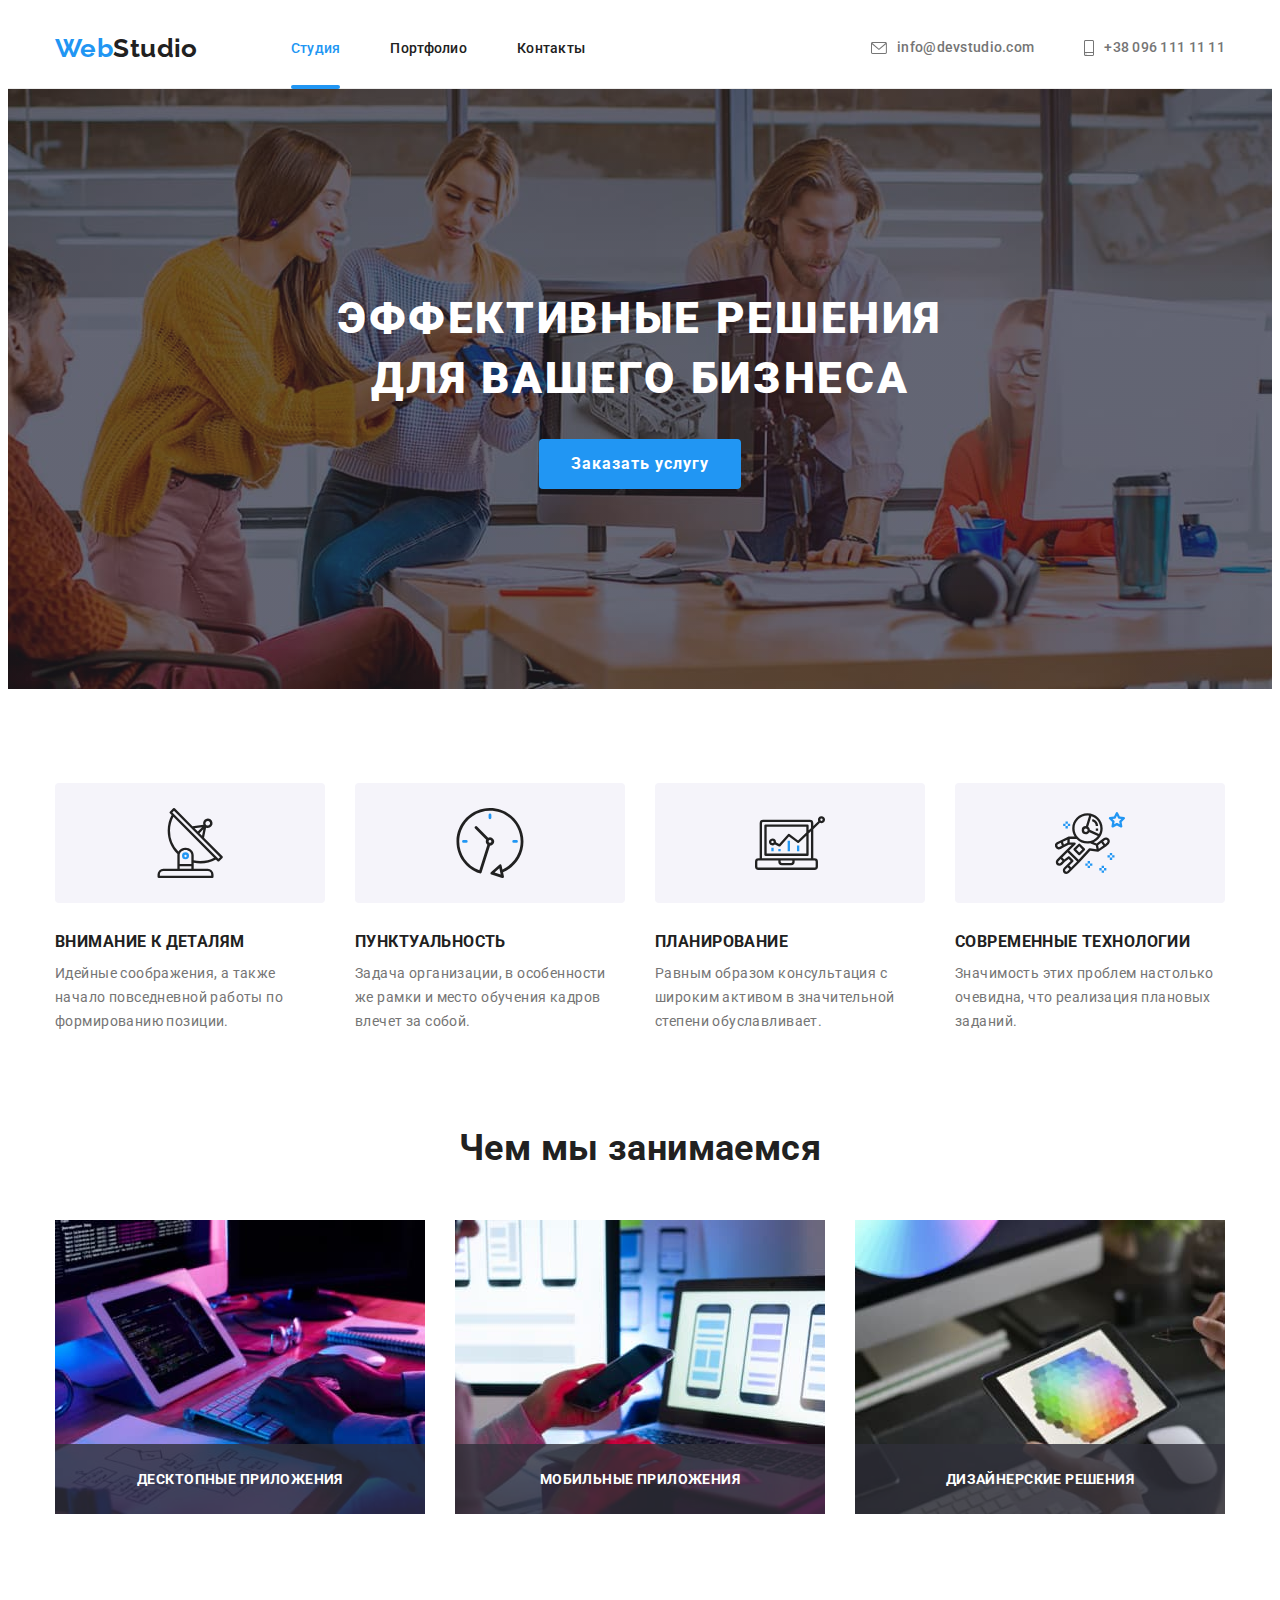
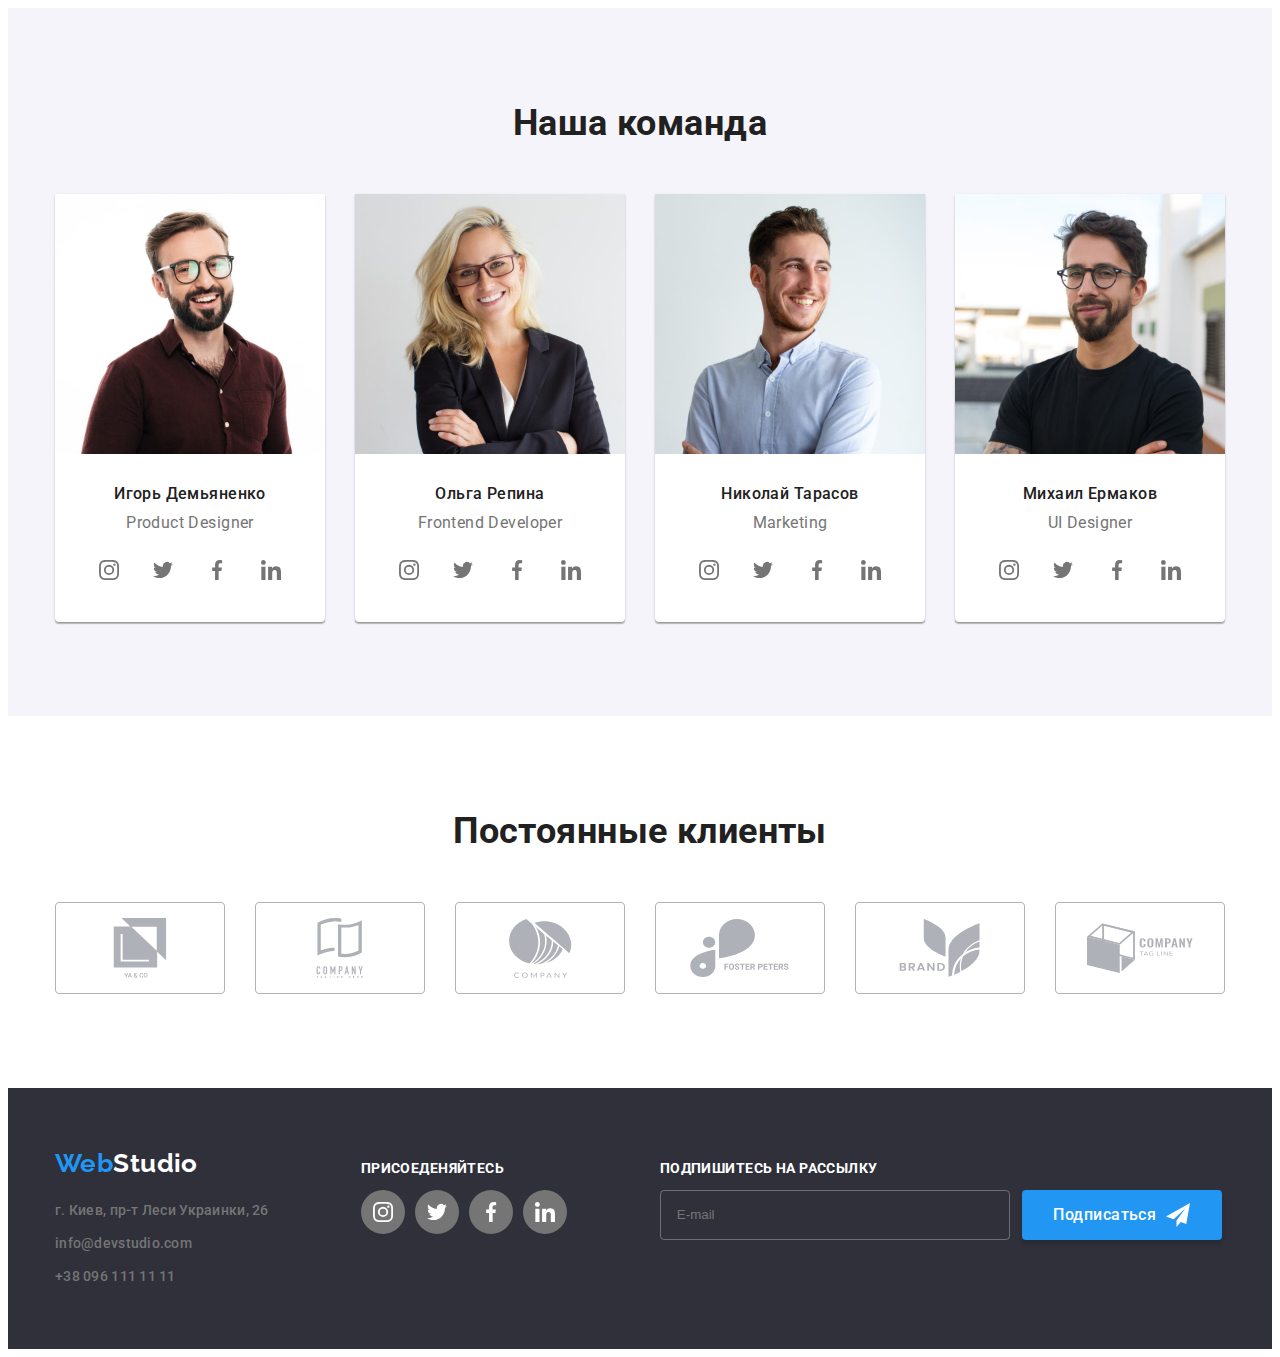
==== index.html @ 28ca0694 "forms footer" ====
<!DOCTYPE html>
<html lang="ru">
  <head>
    <meta charset="UTF-8" />
    <meta http-equiv="X-UA-Compatible" content="IE=edge" />
    <meta name="viewport" content="width=device-width, initial-scale=1.0" />
    <title>WebStudio - главная</title>
    <link
      rel="stylesheet"
      href="https://cdnjs.cloudflare.com/ajax/libs/modern-normalize/1.1.0/modern-normalize.min.css"
      integrity="sha512-wpPYUAdjBVSE4KJnH1VR1HeZfpl1ub8YT/NKx4PuQ5NmX2tKuGu6U/JRp5y+Y8XG2tV+wKQpNHVUX03MfMFn9Q=="
      crossorigin="anonymous"
      referrerpolicy="no-referrer"
    />
    <link rel="stylesheet" href="./css/styles.css" />
    <link rel="preconnect" href="https://fonts.googleapis.com" />
    <link rel="preconnect" href="https://fonts.gstatic.com" crossorigin />
    <link rel="preconnect" href="https://fonts.googleapis.com" />
    <link rel="preconnect" href="https://fonts.gstatic.com" crossorigin />
    <link
      href="https://fonts.googleapis.com/css2?family=Raleway:ital,wght@0,700;1,700&family=Roboto:ital,wght@0,400;0,500;0,700;0,900;1,400;1,500;1,700;1,900&display=swap"
      rel="stylesheet"
    />
  </head>
  <body>
    <header class="page-header">
      <div class="container">
        <nav class="site-nav">
          <a href="./index.html" class="logo"
            >Web<span class="logo-header">Studio</span></a
          >
          <ul class="list">
            <li class="header-item">
              <a href="./index.html" class="link current">Студия</a>
            </li>
            <li class="header-item">
              <a href="./portfolio.html" class="link">Портфолио</a>
            </li>
            <li class="header-item"><a href="" class="link">Контакты</a></li>
          </ul>
        </nav>
        <ul class="site-contact list">
          <li class="header-item">
            <a href="mailto:info@devstudio.com" class="link">
              <svg width="16px" height="12px" class="header-icon">
                <use href="./images/sprite.svg#envelope"></use>
              </svg>
              info@devstudio.com</a
            >
          </li>
          <li class="header-item">
            <a href="tel:+380961111111" class="link">
              <svg width="10px" height="16px" class="header-icon">
                <use href="./images/sprite.svg#smartphone"></use>
              </svg>
              +38 096 111 11 11</a
            >
          </li>
        </ul>
      </div>
    </header>
    <main>
      <!-- Герой -->
      <section class="hero">
        <h1 class="hero-title">Эффективные решения<br />для вашего бизнеса</h1>
        <button type="button" data-modal-open>Заказать услугу</button>
      </section>
      <!--Особенности features -->
      <section class="features section">
        <div class="container">
          <h2 hidden>Особенности</h2>
          <ul class="list flex-list">
            <li class="item">
              <div class="icon-bgr">
                <svg class="futures-icon">
                  <use href="./images/sprite.svg#antena"></use>
                </svg>
              </div>
              <h3 class="section-subtitle">Внимание к деталям</h3>
              <p class="section-text">
                Идейные соображения, а также начало повседневной работы по
                формированию позиции.
              </p>
            </li>
            <li class="item">
              <div class="icon-bgr">
                <svg class="futures-icon">
                  <use href="./images/sprite.svg#clock"></use>
                </svg>
              </div>
              <h3 class="section-subtitle">Пунктуальность</h3>
              <p class="section-text">
                Задача организации, в особенности же рамки и место обучения
                кадров влечет за собой.
              </p>
            </li>
            <li class="item">
              <div class="icon-bgr">
                <svg class="futures-icon">
                  <use href="./images/sprite.svg#diagram"></use>
                </svg>
              </div>
              <h3 class="section-subtitle">Планирование</h3>
              <p class="section-text">
                Равным образом консультация с широким активом в значительной
                степени обуславливает.
              </p>
            </li>
            <li class="item">
              <div class="icon-bgr">
                <svg class="futures-icon">
                  <use href="./images/sprite.svg#astronaut"></use>
                </svg>
              </div>
              <h3 class="section-subtitle">Современные технологии</h3>
              <p class="section-text">
                Значимость этих проблем настолько очевидна, что реализация
                плановых заданий.
              </p>
            </li>
          </ul>
        </div>
      </section>
      <!--Чем мы занимаемся -->
      <section class="section work">
        <div class="container">
          <h2 class="section-title">Чем мы занимаемся</h2>
          <ul class="list flex-list">
            <li class="item">
              <div class="work-box">
               <img src="./images/box1.jpg" alt="занятие 1" width="370" />
               <p class="work-text">Десктопные приложения</p>
              </div>
            </li>
            <li class="item">
              <div class="work-box">
                <img src="./images/box2.jpg" alt="занятие 2" width="370" />
                <p class="work-text">Мобильные приложения</p>
              </div>
            </li>
            <li class="item">
              <div class="work-box">
                <img src="./images/box3.jpg" alt="занятие 3" width="370" />
                <p class="work-text">Дизайнерские решения</p>
              </div>
            </li>
          </ul>
        </div>
      </section>
      <!-- Наша команда-->
      <section class="section team">
        <div class="container">
          <h2 class="section-title">Наша команда</h2>
          <ul class="list flex-list">
            <li class="item team-item">
              <img
                class="team-image"
                src="./images/img1.jpg"
                alt="Product Designer фото"
                width="270"
              />
              <h3 class="team-name">Игорь Демьяненко</h3>
              <p lang="en" class="section-text team-role">Product Designer</p>
              <ul class="list sosial-list">
                <li class="sosial-item">
                  <a href="" class="sosial-bgr">
                    <svg class="sosial-icon">
                      <use href="./images/sprite.svg#instagram"></use>
                    </svg>
                  </a>
                </li>
                <li class="sosial-item">
                  <a href="" class="sosial-bgr">
                    <svg class="sosial-icon">
                      <use href="./images/sprite.svg#twitter"></use>
                    </svg>
                  </a>
                </li>
                <li class="sosial-item">
                  <a href="" class="sosial-bgr">
                    <svg class="sosial-icon">
                      <use href="./images/sprite.svg#facebook"></use>
                    </svg>
                  </a>
                </li>
                <li class="sosial-item">
                  <a href="" class="sosial-bgr">
                    <svg class="sosial-icon">
                      <use href="./images/sprite.svg#linkedin"></use>
                    </svg>
                  </a>
                </li>
              </ul>
            </li>
            <li class="item team-item">
              <img
                class="team-image"
                src="./images/img2.jpg"
                alt="Product Designer фото"
                width="270"
              />
              <h3 class="team-name">Ольга Репина</h3>
              <p lang="en" class="section-text team-role">Frontend Developer</p>
              <ul class="list sosial-list">
                <li class="sosial-item">
                  <a href="" class="sosial-bgr">
                    <svg class="sosial-icon">
                      <use href="./images/sprite.svg#instagram"></use>
                    </svg>
                  </a>
                </li>
                <li class="sosial-item">
                  <a href="" class="sosial-bgr">
                    <svg class="sosial-icon">
                      <use href="./images/sprite.svg#twitter"></use>
                    </svg>
                  </a>
                </li>
                <li class="sosial-item">
                  <a href="" class="sosial-bgr">
                    <svg class="sosial-icon">
                      <use href="./images/sprite.svg#facebook"></use>
                    </svg>
                  </a>
                </li>
                <li class="sosial-item">
                  <a href="" class="sosial-bgr">
                    <svg class="sosial-icon">
                      <use href="./images/sprite.svg#linkedin"></use>
                    </svg>
                  </a>
                </li>
              </ul>
            </li>
            <li class="item team-item">
              <img
                class="team-image"
                src="./images/img3.jpg"
                alt="Marketing фото"
                width="270"
              />
              <h3 class="team-name">Николай Тарасов</h3>
              <p lang="en" class="section-text team-role">Marketing</p>
              <ul class="list sosial-list">
                <li class="sosial-item">
                  <a href="" class="sosial-bgr">
                    <svg class="sosial-icon">
                      <use href="./images/sprite.svg#instagram"></use>
                    </svg>
                  </a>
                </li>
                <li class="sosial-item">
                  <a href="" class="sosial-bgr">
                    <svg class="sosial-icon">
                      <use href="./images/sprite.svg#twitter"></use>
                    </svg>
                  </a>
                </li>
                <li class="sosial-item">
                  <a href="" class="sosial-bgr">
                    <svg class="sosial-icon">
                      <use href="./images/sprite.svg#facebook"></use>
                    </svg>
                  </a>
                </li>
                <li class="sosial-item">
                  <a href="" class="sosial-bgr">
                    <svg class="sosial-icon">
                      <use href="./images/sprite.svg#linkedin"></use>
                    </svg>
                  </a>
                </li>
              </ul>
            </li>
            <li class="item team-item">
              <img
                class="team-image"
                src="./images/img4.jpg"
                alt="UI Designer фото"
                width="270"
              />
              <h3 class="team-name">Михаил Ермаков</h3>
              <p lang="en" class="section-text team-role">UI Designer</p>
              <ul class="list sosial-list">
                <li class="sosial-item">
                  <a href="" class="sosial-bgr">
                    <svg class="sosial-icon">
                      <use href="./images/sprite.svg#instagram"></use>
                    </svg>
                  </a>
                </li>
                <li class="sosial-item">
                  <a href="" class="sosial-bgr">
                    <svg class="sosial-icon">
                      <use href="./images/sprite.svg#twitter"></use>
                    </svg>
                  </a>
                </li>
                <li class="sosial-item">
                  <a href="" class="sosial-bgr">
                    <svg class="sosial-icon">
                      <use href="./images/sprite.svg#facebook"></use>
                    </svg>
                  </a>
                </li>
                <li class="sosial-item">
                  <a href="" class="sosial-bgr">
                    <svg class="sosial-icon">
                      <use href="./images/sprite.svg#linkedin"></use>
                    </svg>
                  </a>
                </li>
              </ul>
            </li>
          </ul>
        </div>
      </section>

      <!-- постоянные клиенты -->
      <section class="section clients">
        <div class="container">
          <h2 class="section-title">Постоянные клиенты</h2>
          <ul class="list flex-list">
            <li class="item">
              <a href="" class="link clients-link">
                <svg class="clients-icon">
                  <use href="./images/sprite.svg#client-1"></use>
                </svg>
              </a>
            </li>
            <li class="item">
              <a href="" class="link clients-link">
                <svg class="clients-icon">
                  <use href="./images/sprite.svg#client-2"></use>
                </svg>
              </a>
            </li>
            <li class="item">
              <a href="" class="link clients-link">
                <svg class="clients-icon">
                  <use href="./images/sprite.svg#client-3"></use>
                </svg>
              </a>
            </li>
            <li class="item">
              <a href="" class="link clients-link">
                <svg class="clients-icon">
                  <use href="./images/sprite.svg#client-4"></use>
                </svg>
              </a>
            </li>
            <li class="item">
              <a href="" class="link clients-link">
                <svg class="clients-icon">
                  <use href="./images/sprite.svg#client-5"></use>
                </svg>
              </a>
            </li>
            <li class="item">
              <a href="" class="link clients-link">
                <svg class="clients-icon">
                  <use href="./images/sprite.svg#client-6"></use>
                </svg>
              </a>
            </li>
          </ul>
        </div>
      </section>
    </main>

    <footer class="footer">
      <div class="container">
        <div>
          <a href="./index.html" class="logo footer-logo"
            >Web<span class="logo-footer">Studio</span></a
          >
          <address>
            <ul class="list site-contact-footer">
              <li class="footer-item">
                <a href="" class="link">г. Киев, пр-т Леси Украинки, 26</a>
              </li>
              <li class="footer-item">
                <a href="mailto:info@devstudio.com" class="link"
                  >info@devstudio.com</a
                >
              </li>
              <li class="footer-item">
                <a href="tel:+380961111111" class="link">+38 096 111 11 11</a>
              </li>
            </ul>
          </address>
        </div>
        <div class="footer-sosial">
          <p class="footer-connect">Присоеденяйтесь</p>
          <ul class="list sosial-list">
            <li class="sosial-item">
              <a href="" class="sosial-bgr">
                <svg class="sosial-icon">
                  <use href="./images/sprite.svg#instagram"></use>
                </svg>
              </a>
            </li>
            <li class="sosial-item">
              <a href="" class="sosial-bgr">
                <svg class="sosial-icon">
                  <use href="./images/sprite.svg#twitter"></use>
                </svg>
              </a>
            </li>
            <li class="sosial-item">
              <a href="" class="sosial-bgr">
                <svg class="sosial-icon">
                  <use href="./images/sprite.svg#facebook"></use>
                </svg>
              </a>
            </li>
            <li class="sosial-item">
              <a href="" class="sosial-bgr">
                <svg class="sosial-icon">
                  <use href="./images/sprite.svg#linkedin"></use>
                </svg>
              </a>
            </li>
          </ul>
        </div>

        <div class="footer-submit">
          <form name="submit_form" autocomplete="off" novalidate>
            <p class="footer-connect">Подпишитесь на рассылку</p>
            <div class="footer-form-wrapper">       
              <input class="footer-input" type="email" id="footer-email" placeholder="E-mail">
            
                <button type="submit" class="button form-btn">Подписаться
                  <svg width="24" height="24">
                    <use href="./images/icons.svg#send-btn"></use>
                  </svg>
                </button>
            
            </div>
          </form>
        </div>

      </div>
    </footer>

    <!-- модальное окно -->
    <div class="backdrop is-hidden" data-modal>
      <div class="modal" role="group">
        <form name="signup_form" autocomplete="off" novalidate>
          <p class="form-title">Оставьте свои данные, мы вам перезвоним</p>
          <div>
            <div class="form-field">
              <label for="name">Имя</label>
              <input type="text" name="name" id="name"/>              
            </div>

            <div class="form-field">
              <label for="tel">Телефон</label>
                <input type="tel" name="tel" id="tel"/>              
            </div>

            <div class="form-field">
              <label for="email">Email</label>
                <input type="email" name="email" id="email"/> 
            </div>

            <div class="form-field">
              <label for="comment">Коментарий</label>
              <textarea name="comment" rows="5" placeholder="Ведите текст" id="comment"></textarea>
            </div>
        
          </div>
          <div class="form-field">
              <input type="checkbox" name="oferta" id="oferta" value="oferta">
              <label for="oferta">Соглашаюсь с рассылкой и принимаю <a href="">Условия договора</a></label>
          </div>
          <div class="form-button">
            <button type="submit" class="button form-btn">Отправить</button>
          </div> 

        </form>
        
        <button class="btn-close" data-modal-close>
          <svg width="11" height="11">
            <use href="./images/icons.svg#close-btn"></use>
          </svg>
        </button>
      </div>
    </div>

    <!-- Ставим перед закрывающим тегом body -->
    <script src="./js/modal.js"></script>
  </body>
</html>
---- css/styles.css ----
/* темный цвет в макете #212121 
обычный цвет #757575; 
акцент #2196F3 
белый - вайт */
:root {
  --primary-text-color: #212121;
  --secondary-color: #757575;
  --accent: #2196f3;
  --background-color: #2f303a;
  --white-color: #ffffff;
}
/* сброс стилей */

html {
  box-sizing: border-box;
}
*,
*::after,
*::before {
  box-sizing: inherit;
}

h1,
h2,
h3,
h4,
h5,
h6 {
  margin-top: 0;
  margin-bottom: 0;
}
p {
  margin-top: 0;
}
p:last-child {
  margin-bottom: 0;
}
img {
  display: block;
  max-width: 100%;
  height: auto;
}
address {
  font-style: normal;
}
a {
  text-decoration: none;
}
.list {
  list-style: none;
  padding: 0;
  margin: 0;
}
/*  */
body {
  background-color: var(--white-color);
  font-family: "Roboto", sans-serif;
  font-weight: 400;
  font-size: 14px;
  line-height: 1.71;
  letter-spacing: 0.03em;
  color: var(--secondary-color);
}
button {
  font-family: "Roboto", sans-serif;
  font-size: 16px;
  border: none;
  padding: 6px 22px;
  border-radius: 4px;
  text-align: center;
  cursor: pointer;
}
.section {
  padding-top: 94px;
  padding-bottom: 94px;
  width: 100%;
}
.container {
  width: 1200px;
  margin-left: auto;
  margin-right: auto;
  padding-left: 15px;
  padding-right: 15px;
}
/* filter item  */
.filter-item:not(:last-child) {
  margin-right: 8px;
}

/* навигация */
.logo {
  font-family: "Raleway", sans-serif;
  font-weight: 700;
  color: var(--accent);
  text-decoration: none;
  font-size: 26px;
  line-height: 1.19;
  margin-right: 93px;
}
.logo-header {
  color: var(--primary-text-color);
}
.logo-footer {
  color: var(--white-color);
}

.site-nav .link {
  display: block;
  padding-top: 32px;
  padding-bottom: 32px;

  color: var(--primary-text-color);
  font-style: normal;
  font-weight: 500;
  line-height: 16px;
  letter-spacing: 0.02em;
}

.header-item:not(:last-child) {
  margin-right: 50px;
}

.header-item a {
  align-items: center;
  display: flex;
}

.site-nav .link:focus,
.site-nav .link:hover,
.site-nav .link.current,
.site-contact-footer .link:focus,
.site-contact-footer .link:hover,
.site-contact .link:focus,
.site-contact .link:hover {
  color: var(--accent);
}
/* Ставимо анімацію на ці */
.site-nav .link,
.site-contact-footer .link,
.site-nav .link.current,
.site-contact .link {
  transition: color 250ms cubic-bezier(0.4, 0, 0.2, 1);
  /* transition-delay: 1s; */
}

/* синя рисочка на поточній сторінці */
.current {
  position: relative;
}
.current::after {
  position: absolute;
  bottom: -1px;
  content: "";
  display: block;
  width: 100%;
  height: 4px;
  border-radius: 2px;
  background-color: var(--accent);
}

/* контакты в шапке и футере */
.site-contact-footer .link,
.site-contact .link {
  color: var(--secondary-color);
  font-style: normal;
  font-weight: 500;
  line-height: 1.42;
  letter-spacing: 0.02em;
}
/* линия в хеадере */
.page-header {
  border-bottom: 1px solid #ececec;
}
.page-header .container {
  display: flex;
}

/* секция */
.section-title {
  color: var(--primary-text-color);
  text-align: center;
  font-weight: 700;
  font-size: 36px;
  line-height: 1.17;
  margin-bottom: 50px;
}
.section-subtitle {
  font-weight: bold;
  line-height: 1.14;
  text-transform: uppercase;
  color: var(--primary-text-color);
  margin-bottom: 10px;
}

.section-text {
  color: var(--secondary-color);
  font-style: normal;
  font-weight: normal;
}
/* секція команда */
.team {
  background-color: #f5f4fa;
}
.team-image {
  margin-bottom: 30px;
}
.team-name {
  font-style: normal;
  font-weight: 500;
  font-size: 16px;
  line-height: 1.19;
  text-align: center;
  color: var(--primary-text-color);
  margin-bottom: 10px;
}
.team-role {
  font-size: 16px;
  line-height: 1.19;
  text-align: center;
  /* padding-bottom: 16px; */
}
/* .team-border {
  box-shadow: 0px 1px 3px rgba(0, 0, 0, 0.12), 0px 1px 1px rgba(0, 0, 0, 0.14),
    0px 2px 1px rgba(0, 0, 0, 0.2);
  border-radius: 0px 0px 4px 4px;
  background-color: var(--white-color);
  padding-bottom: 30px;
} */
/* footer */
.footer {
  background-color: var(--background-color);
  padding-top: 60px;
  padding-bottom: 60px;
}
.footer .container {
  display: flex;
}
.footer-connect {
  font-weight: 700;
  line-height: 16px;
  text-transform: uppercase;
  color: var(--white-color);
  padding-top: 12px;
}

.footer-sosial {
  margin-left: 70px;
}
.footer-submit {
  margin-left: 93px;
}

.footer-sosial .sosial-list {
  padding: 0;
  color: var(--white-color);
}
.footer-sosial .sosial-bgr {
  background-color: var(--secondary-color);
}
.footer-sosial .sosial-icon {
  fill: var(--white-color);
}
.footer-logo {
  display: block;
  margin-bottom: 20px;
}
.footer-item:not(:last-child) {
  margin-bottom: 9px;
}
/* герой */
.hero {
  max-width: 1600px;
  height: 600px;
  margin-left: auto;
  margin-right: auto;
  background-repeat: no-repeat;
  background-size: cover;
  background-position: center;
  background-color: var(--background-color);
  background-image: linear-gradient(
      to right,
      rgba(47, 48, 58, 0.4),
      rgba(47, 48, 58, 0.4)
    ),
    url("../images/hero-img.jpg");
  color: var(--white-color);
  text-align: center;
  padding-top: 200px;
  padding-bottom: 200px;
}
.hero-title {
  margin-top: 0;
  margin-bottom: 30px;
  text-align: center;
  text-transform: uppercase;
  font-weight: 900;
  font-size: 44px;
  line-height: 1.36;
  letter-spacing: 0.06em;
}
.hero button {
  background-color: var(--accent);
  color: var(--white-color);
  padding: 10px 32px;
  font-weight: 700;
  line-height: 1.875;
  letter-spacing: 0.06em;
}
/* в каждой секции елементам списка нужно давать 
display: flex; сделаю 1н клас на всех */
.flex-list {
  display: flex;
  flex-wrap: wrap;
  margin-left: -30px;
  margin-top: -30px;
}

/* в каждой секции елементам списка нужно давать 
margin-right: 30px; сделаю 1н клас на всех */
li.item {
  margin-left: 30px;
  margin-top: 30px;
}
.work .item {
  flex-basis: calc(100% / 3 - 30px);
}

.work-box {
  position: relative;
}
.work-text {
  position: absolute;
  bottom: 0;

  color: var(--white-color);
  background-color: rgba(47, 48, 58, 0.8);

  width: 100%;
  /* height: 70px; */
  text-align: center;

  text-transform: uppercase;
  font-weight: 700;
  line-height: 16px;
  padding-top: 27px;
  padding-bottom: 27px;
}

.features .item {
  flex-basis: calc(100% / 4 - 30px);
  background-color: var(--white-color);
}
.team-item {
  flex-basis: calc(100% / 4 - 30px);
  box-shadow: 0px 1px 3px rgba(0, 0, 0, 0.12), 0px 1px 1px rgba(0, 0, 0, 0.14),
    0px 2px 1px rgba(0, 0, 0, 0.2);
  border-radius: 0px 0px 4px 4px;
  background-color: var(--white-color);
  padding-bottom: 30px;
}

/* секция особенности features*/
.features.section {
  padding-bottom: 0;
}

.futures-icon {
  width: 70px;
  height: 70px;
}
/* фон під значком */
.icon-bgr {
  display: flex;
  justify-content: center;
  align-items: center;
  height: 120px;
  margin-bottom: 30px;
  background: #f5f4fa;
  border-radius: 4px;
}

/* кнопки в фильтре */
.filter {
  margin-bottom: 50px;
  justify-content: center;
  display: flex;
}
.button {
  background-color: var(--white-color);
  color: var(--primary-text-color);
  font-style: normal;
  font-weight: 500;
  line-height: 1.62;
  letter-spacing: 0.03em;

  transition: color 250ms cubic-bezier(0.4, 0, 0.2, 1),
    background-color 250ms cubic-bezier(0.4, 0, 0.2, 1);
}

.filter .button:focus,
.filter .button:active,
.filter .button:hover,
.button-active {
  color: var(--white-color);
  background-color: var(--accent);
  box-shadow: 0px 3px 1px rgba(0, 0, 0, 0.1), 0px 1px 2px rgba(0, 0, 0, 0.08),
    0px 2px 2px rgba(0, 0, 0, 0.12);
  border-radius: 4px;
}

.filter .list {
  justify-content: center;
  display: flex;
}

/* секція портфоліо */
.portfolio-link {
  display: block;

  transition: box-shadow 250ms cubic-bezier(0.4, 0, 0.2, 1);
}
.portfolio-link:hover,
.portfolio-link:focus {
  box-shadow: 0px 4px 4px rgba(0, 0, 0, 0.25);
  outline: none;
}

.portfolio .list {
  margin-left: -30px;
  margin-top: -30px;
  display: flex;
  flex-wrap: wrap;
}
.portfolio .item {
  flex-basis: calc(100% / 3 - 30px);
  border: 1px solid #eeeeee;
}

.portfolio-link:hover .portfolio-overley-text,
.portfolio-link:focus .portfolio-overley-text {
  transform: translateY(0);
}

.portfolio-img-wrapper {
  position: relative;
  overflow: hidden;
}
.portfolio-overley-text {
  position: absolute;
  top: 0;
  width: 100%;

  font-size: 18px;
  line-height: 1.56;
  letter-spacing: 0.03em;
  color: var(--white-color);

  background-color: rgba(33, 150, 243, 0.9);
  padding: 63px 24px;

  transform: translateY(101%);
  transition: transform 250ms cubic-bezier(0.4, 0, 0.2, 1);
}

.portfolio-work {
  font-style: normal;
  font-weight: bold;
  font-size: 18px;
  line-height: 2;
  letter-spacing: 0.06em;
  color: var(--primary-text-color);
  margin-bottom: 4px;
}
.portfolio-type {
  font-style: normal;
  font-weight: normal;
  font-size: 16px;
  line-height: 1.87;
  letter-spacing: 0.03em;
  color: var(--secondary-color);
}
.portfolio-text-margin {
  padding: 20px 24px;
}

/* добавляем flex  */

.page-header,
.site-contact,
.site-nav,
.site-nav > .list {
  display: flex;
  align-items: center;
}
.site-contact {
  margin-left: auto;
}
/* клиенты секция */
/* .clients .item {
  flex-basis: calc(100% / 6 - 30px);
  border: 1px solid #afb1b8;
  box-sizing: border-box;
  border-radius: 4px;
  align-items: center;

  color: #afb1b8;

  display: flex;
  justify-content: center;
  height: 92px;
} */
/* .clients .item:focus,
.clients .item:active,
.clients .item:hover {
  border-color: var(--accent);
  color: var(--accent);
} */

/* лева хрень яку я переробляю непонятно чому */
.clients .item {
  flex-basis: calc(100% / 6 - 30px);
}
.clients-link {
  border: 1px solid #afb1b8;
  box-sizing: border-box;
  border-radius: 4px;
  align-items: center;
  color: #afb1b8;
  display: flex;
  justify-content: center;
  height: 92px;
  /* ------- */
  transition: color 250ms cubic-bezier(0.4, 0, 0.2, 1),
    background-color 250ms cubic-bezier(0.4, 0, 0.2, 1);
}
.clients-link:hover,
.clients-link:focus,
.clients-link:active {
  border-color: var(--accent);
  color: var(--accent);
}
.clients-icon {
  width: 106px;
  height: 60px;
  fill: currentColor;
}

.header-icon {
  fill: currentColor;
  margin-right: 10px;
}

.sosial-list {
  display: flex;
  justify-content: center;
  padding-left: 32px;
  padding-right: 32px;
}

.sosial-bgr {
  width: 44px;
  height: 44px;
  border-radius: 22px;
  background-color: var(--white-color);
  display: flex;
  justify-content: center;
  align-items: center;
  color: var(--secondary-color);
  transition: color 250ms cubic-bezier(0.4, 0, 0.2, 1),
    background-color 250ms cubic-bezier(0.4, 0, 0.2, 1);
}

.sosial-icon {
  width: 20px;
  height: 20px;
  fill: currentColor;
}
.sosial-bgr:focus,
.sosial-bgr:active,
.sosial-bgr:hover {
  background-color: var(--accent);
  color: var(--white-color);
}

.sosial-item:not(:last-child) {
  margin-right: 10px;
}

/* модальное окно */
.backdrop {
  position: fixed;
  top: 0;
  width: 100vw;
  height: 100vh;
  background-color: rgba(0, 0, 0, 0.2);
  display: flex;
  align-items: center;
  justify-content: center;

  transition: opacity 250ms cubic-bezier(0.4, 0, 0.2, 1),
    visibility 250ms cubic-bezier(0.4, 0, 0.2, 1);
}

.backdrop.is-hidden {
  opacity: 0;
  visibility: hidden;
  pointer-events: none;
}

.backdrop.is-hidden .modal {
  transform: scale(2);
}

.modal {
  position: relative;
  width: 528px;
  min-height: 182px;

  padding: 40px;
  background-color: var(--white-color);
  box-shadow: 0px 1px 3px rgba(0, 0, 0, 0.12), 0px 1px 1px rgba(0, 0, 0, 0.14),
    0px 2px 1px rgba(0, 0, 0, 0.2);
  border-radius: 4px;

  transform: scale(1);
  transition: transform 250ms cubic-bezier(0.4, 0, 0.2, 1);
}

.btn-close {
  padding: 0;
  position: absolute;

  top: 8px;
  right: 8px;

  width: 30px;
  height: 30px;

  background-color: transparent;
  border: 1px solid rgba(0, 0, 0, 0.1);
  border-radius: 50%;
  fill: currentColor;
}

.btn-close:hover {
  color: var(--accent);
}
/* форма */
.form {
  padding: 40px;
  margin-left: auto;
  margin-right: auto;
}

.form-title {
  font-weight: 700;
  font-size: 20px;
  line-height: 23px;
  letter-spacing: 0.03em;
  color: var(--primary-text-color);
}

.form-field {
  display: flex;
  flex-direction: column;
  margin-bottom: 10px;
}

textarea,
.form-field input {
  width: 100%;
  padding: 12px 16px;
  border: 1px solid rgba(33, 33, 33, 0.2);
  border-radius: 4px;
}
.form-field input:active,
.form-field input:hover,
.form-field input:focus {
  border: 1px solid var(--accent);
}

.form-field label,
.form-field placeholder {
  margin-bottom: 4px;

  font-size: 12px;
  line-height: 14px;
  letter-spacing: 0.01em;
}

.form-field::placeholder {
  color: rgba(117, 117, 117, 0.5);
}

textarea {
  resize: none;
}

.form-btn {
  display: flex;
  background: var(--accent);
  box-shadow: 0px 4px 4px rgba(0, 0, 0, 0.15);
  border-radius: 4px;
  color: var(--white-color);
  width: 200px;
  height: 50px;
  fill: var(--white-color);
  align-items: center;
  justify-content: center
}
.form-btn svg{
  margin-left: 10px;
}

.footer-form-wrapper {
  display: flex;
  flex-wrap: wrap;
}

.footer-input {
  width: 350px;
  border: 1px solid rgba(255, 255, 255, 0.3);
  box-sizing: border-box;
  /* filter: drop-shadow(0px 4px 4px rgba(0, 0, 0, 0.15)); */
  border-radius: 4px;
  background: transparent;
  padding: 15px 16px;
  margin-right: 12px;
}

.footer-input:active,
.footer-input:hover,
.footer-input:focus {
  border: 1px solid var(--accent);
}
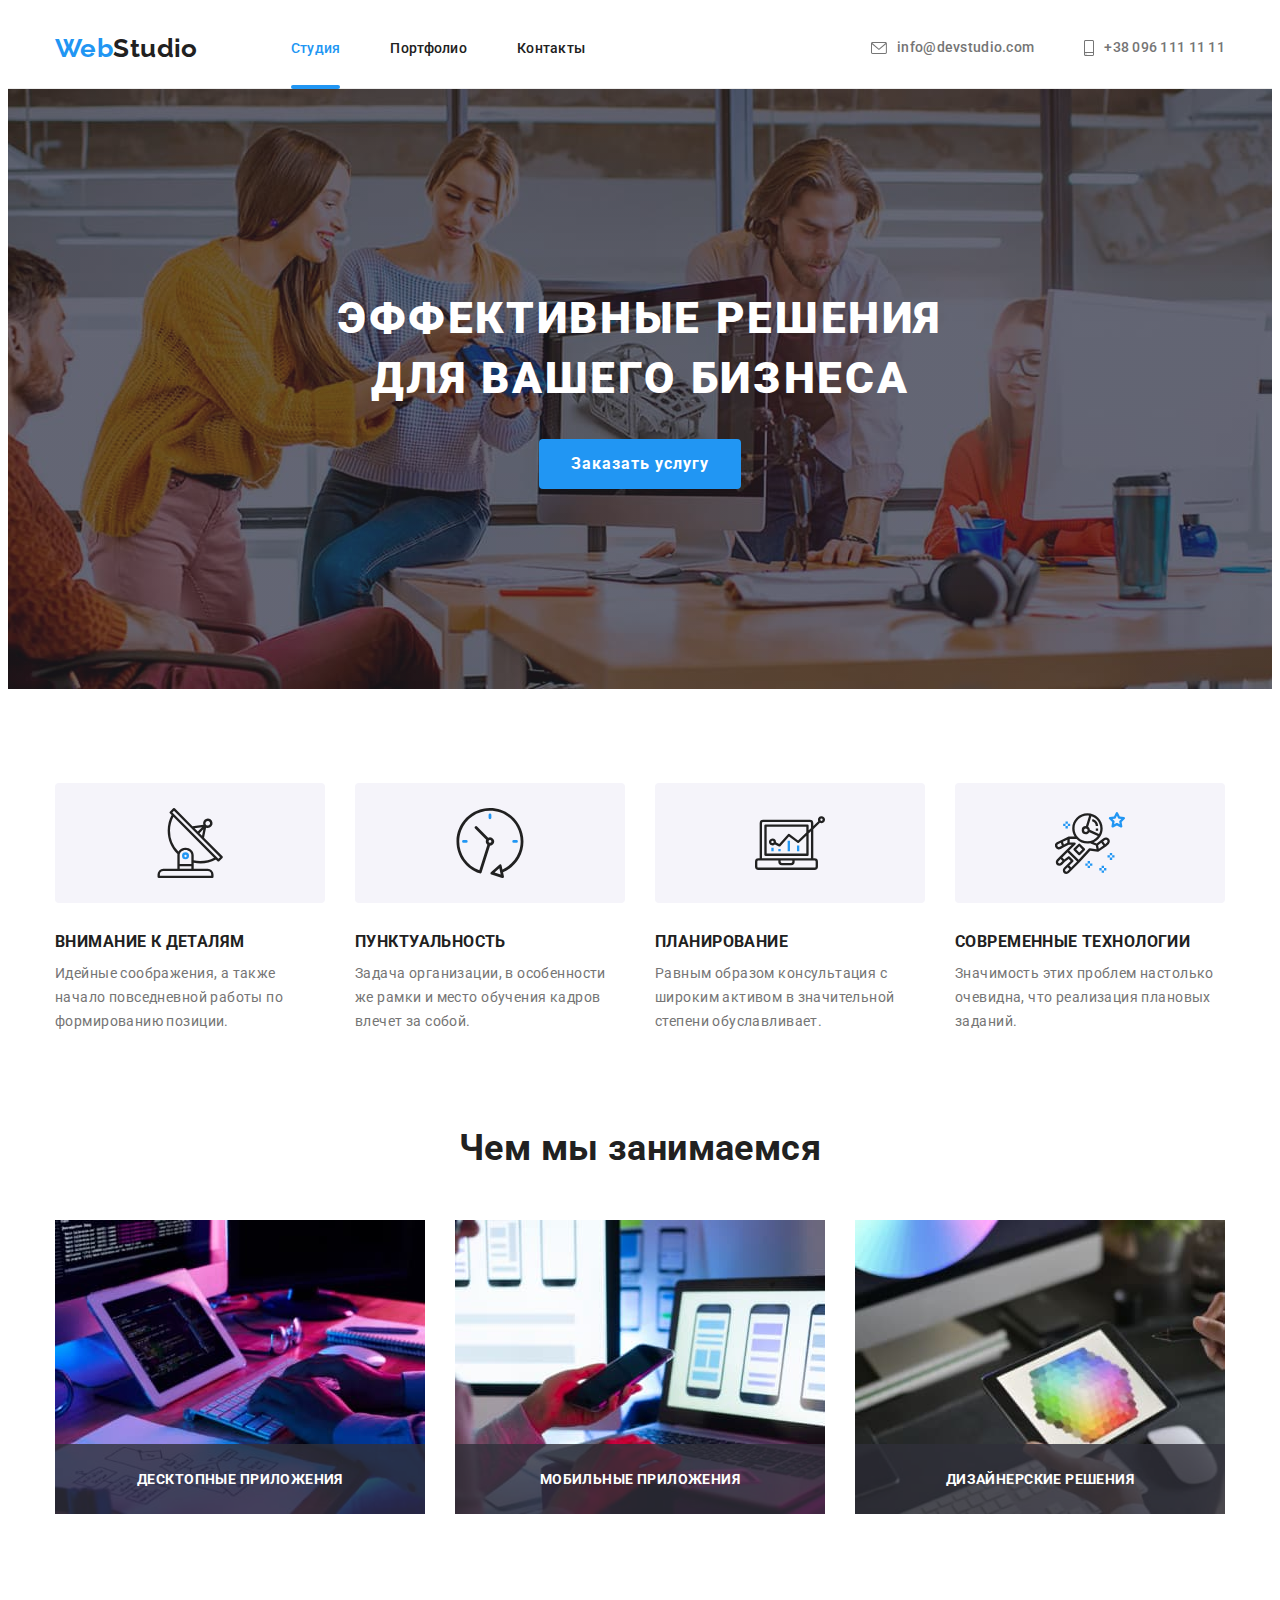
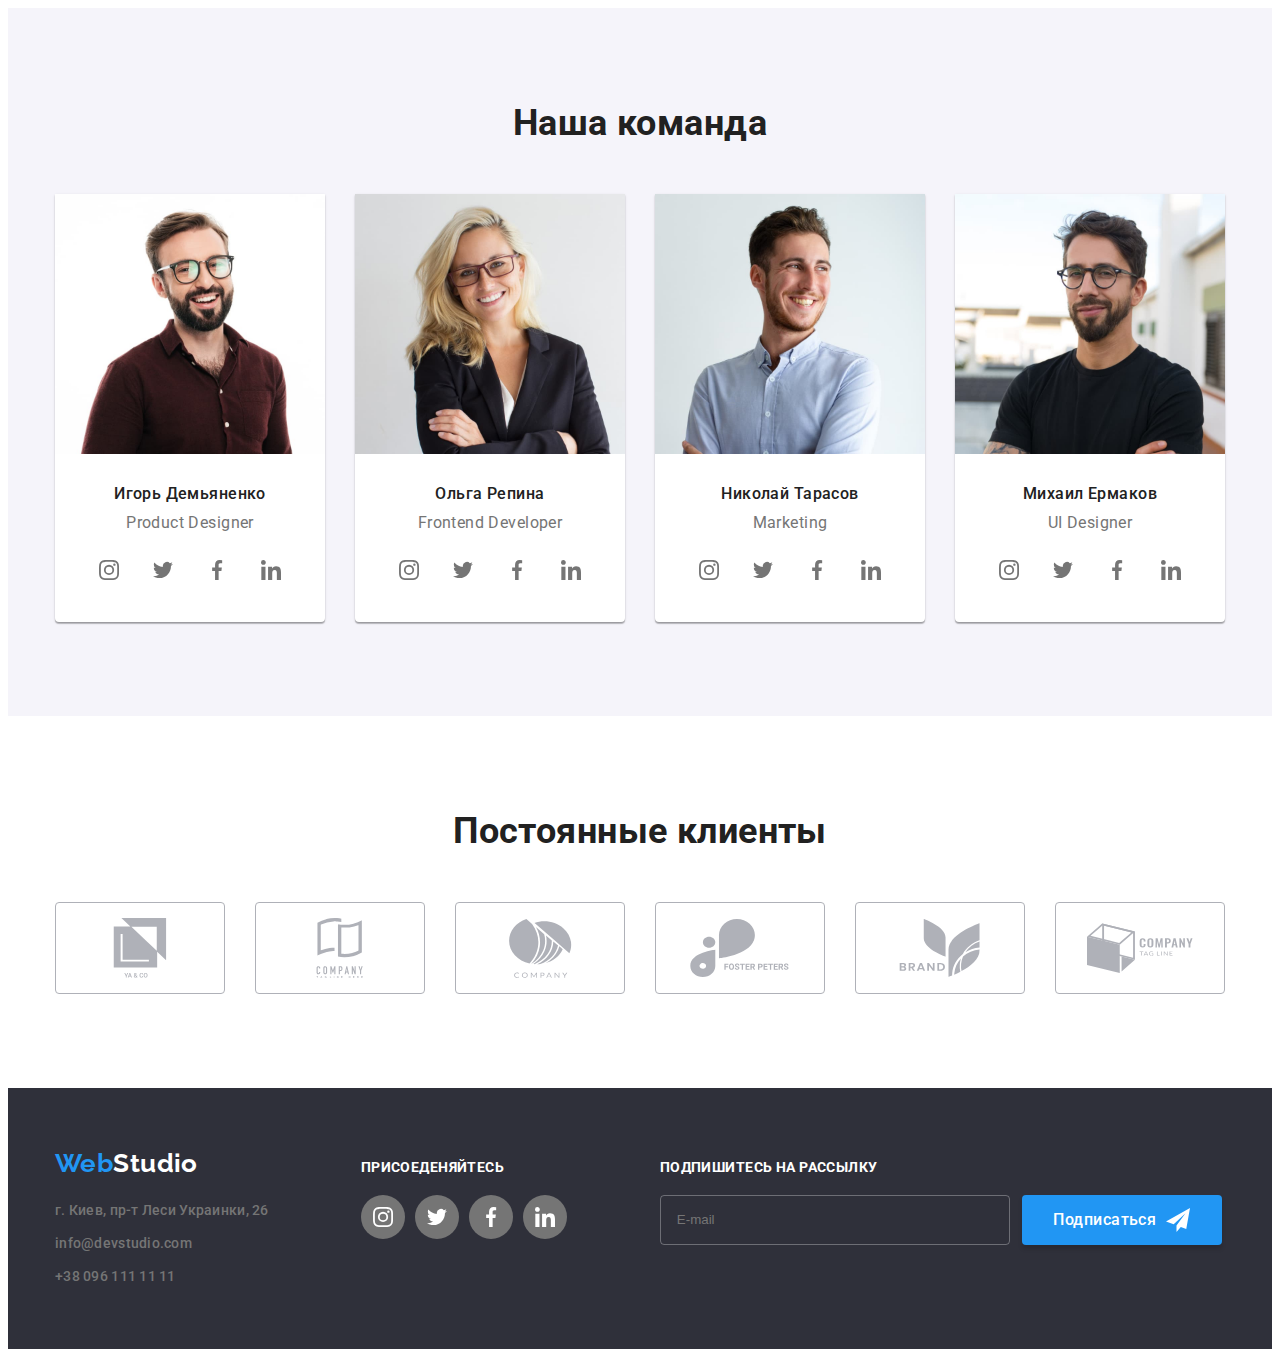
==== commit ad8766d6: "form" ====
--- a/index.html
+++ b/index.html
@@ -425,18 +425,14 @@
         </div>
 
         <div class="footer-submit">
-          <form name="submit_form" autocomplete="off" novalidate>
-            <p class="footer-connect">Подпишитесь на рассылку</p>
-            <div class="footer-form-wrapper">       
-              <input class="footer-input" type="email" id="footer-email" placeholder="E-mail">
-            
+          <form class="footer-form-wrapper" autocomplete="off"  novalidate>
+            <label for="footer-email" class="footer-connect">Подпишитесь на рассылку</label>      
+              <input class="footer-input" type="email" id="footer-email" placeholder="E-mail">    
                 <button type="submit" class="button form-btn">Подписаться
                   <svg width="24" height="24">
                     <use href="./images/icons.svg#send-btn"></use>
                   </svg>
-                </button>
-            
-            </div>
+                </button>         
           </form>
         </div>
 
@@ -450,8 +446,11 @@
           <p class="form-title">Оставьте свои данные, мы вам перезвоним</p>
           <div>
             <div class="form-field">
-              <label for="name">Имя</label>
-              <input type="text" name="name" id="name"/>              
+              <label for="name">Имя</label>             
+              <input type="text" name="name" id="name"/>  
+              <svg width="12" height="12" class="form-icon">
+                <use href="./images/icons.svg#person"></use>
+              </svg>            
             </div>
 
             <div class="form-field">
--- a/css/styles.css
+++ b/css/styles.css
@@ -234,13 +234,15 @@
 }
 .footer .container {
   display: flex;
+  align-items: baseline;
 }
 .footer-connect {
   font-weight: 700;
   line-height: 16px;
   text-transform: uppercase;
   color: var(--white-color);
-  padding-top: 12px;
+
+  margin-bottom: 20px;
 }
 
 .footer-sosial {
@@ -664,6 +666,8 @@
   display: flex;
   flex-direction: column;
   margin-bottom: 10px;
+  fill: var(--primary-text-color);
+  position: relative;
 }
 
 textarea,
@@ -677,6 +681,7 @@
 .form-field input:hover,
 .form-field input:focus {
   border: 1px solid var(--accent);
+ 
 }
 
 .form-field label,
@@ -716,9 +721,16 @@
   display: flex;
   flex-wrap: wrap;
 }
+.form-icon {
+  position: absolute;
+  bottom: 14px;
+  left: 14px;
+  fill: currentColor;
+}
 
 .footer-input {
   width: 350px;
+  height: 50px;
   border: 1px solid rgba(255, 255, 255, 0.3);
   box-sizing: border-box;
   /* filter: drop-shadow(0px 4px 4px rgba(0, 0, 0, 0.15)); */
@@ -731,5 +743,6 @@
 .footer-input:active,
 .footer-input:hover,
 .footer-input:focus {
+  color: var(--accent);
   border: 1px solid var(--accent);
 }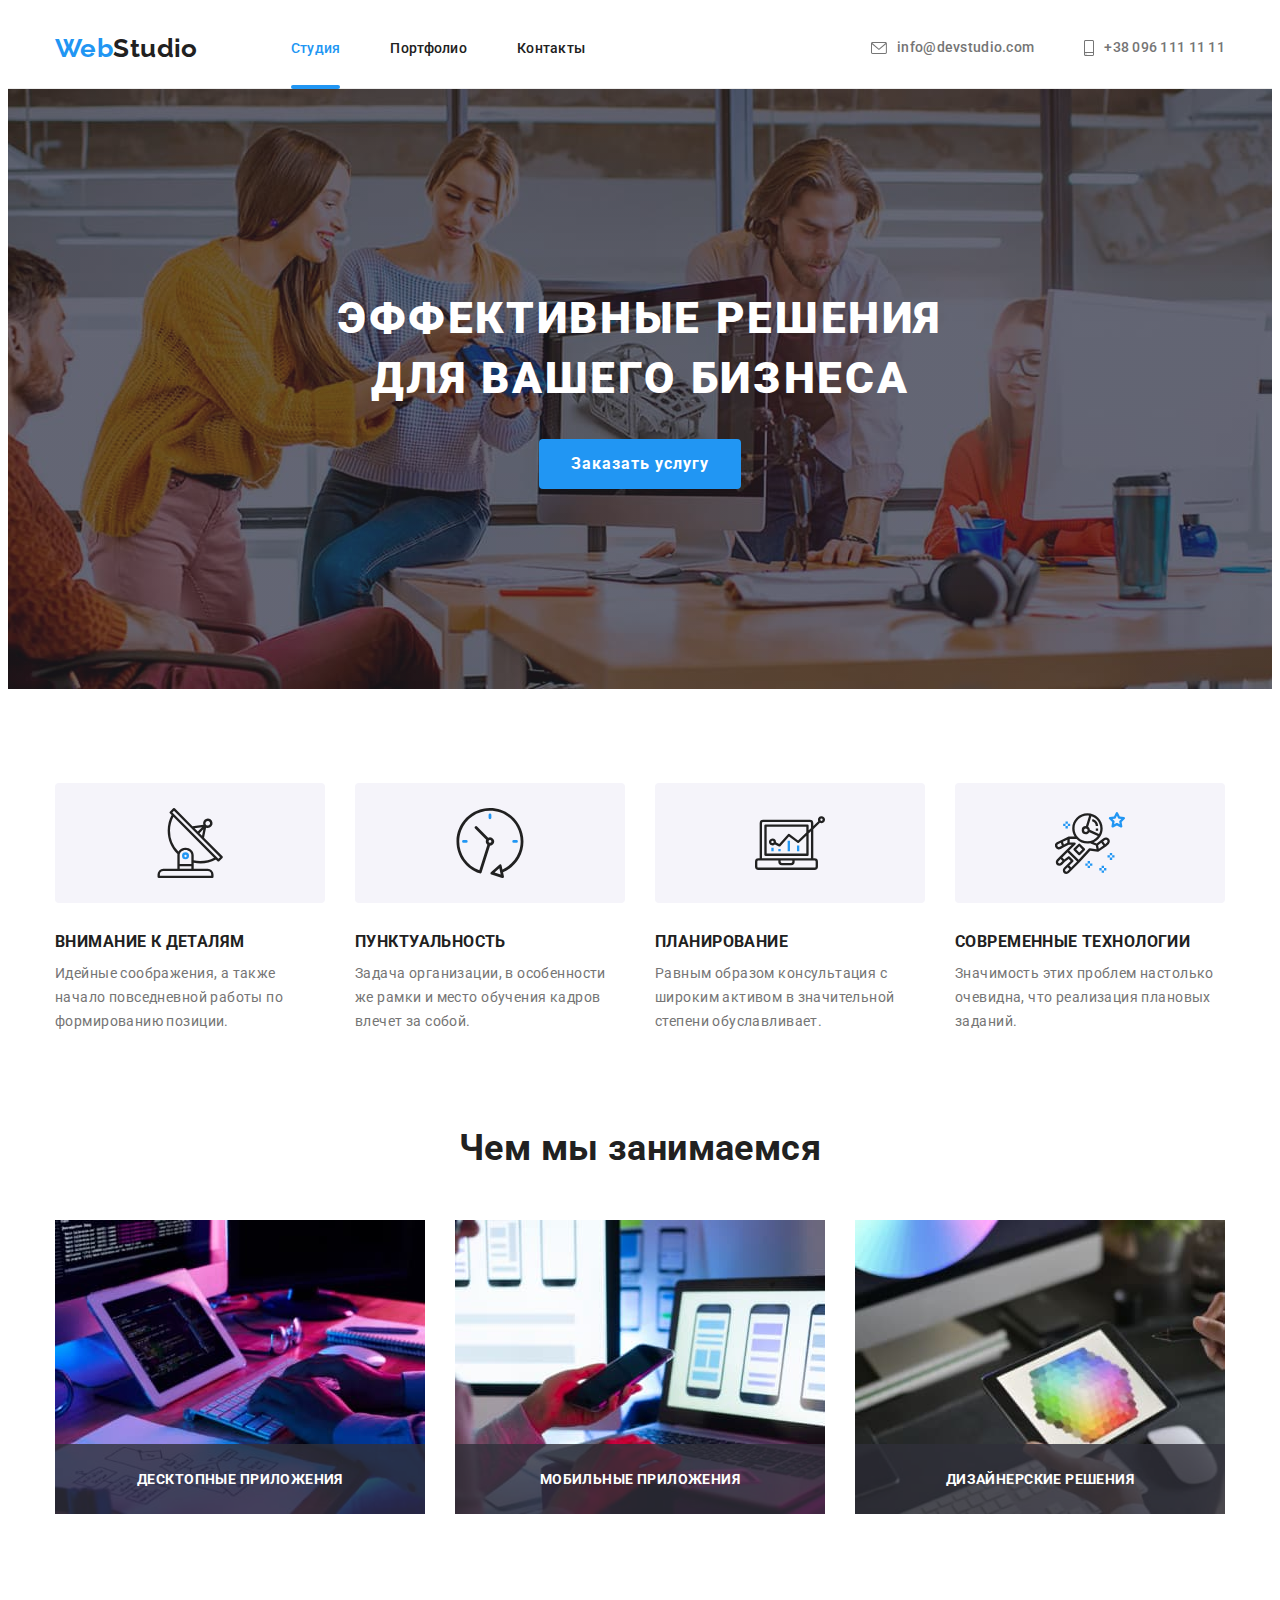
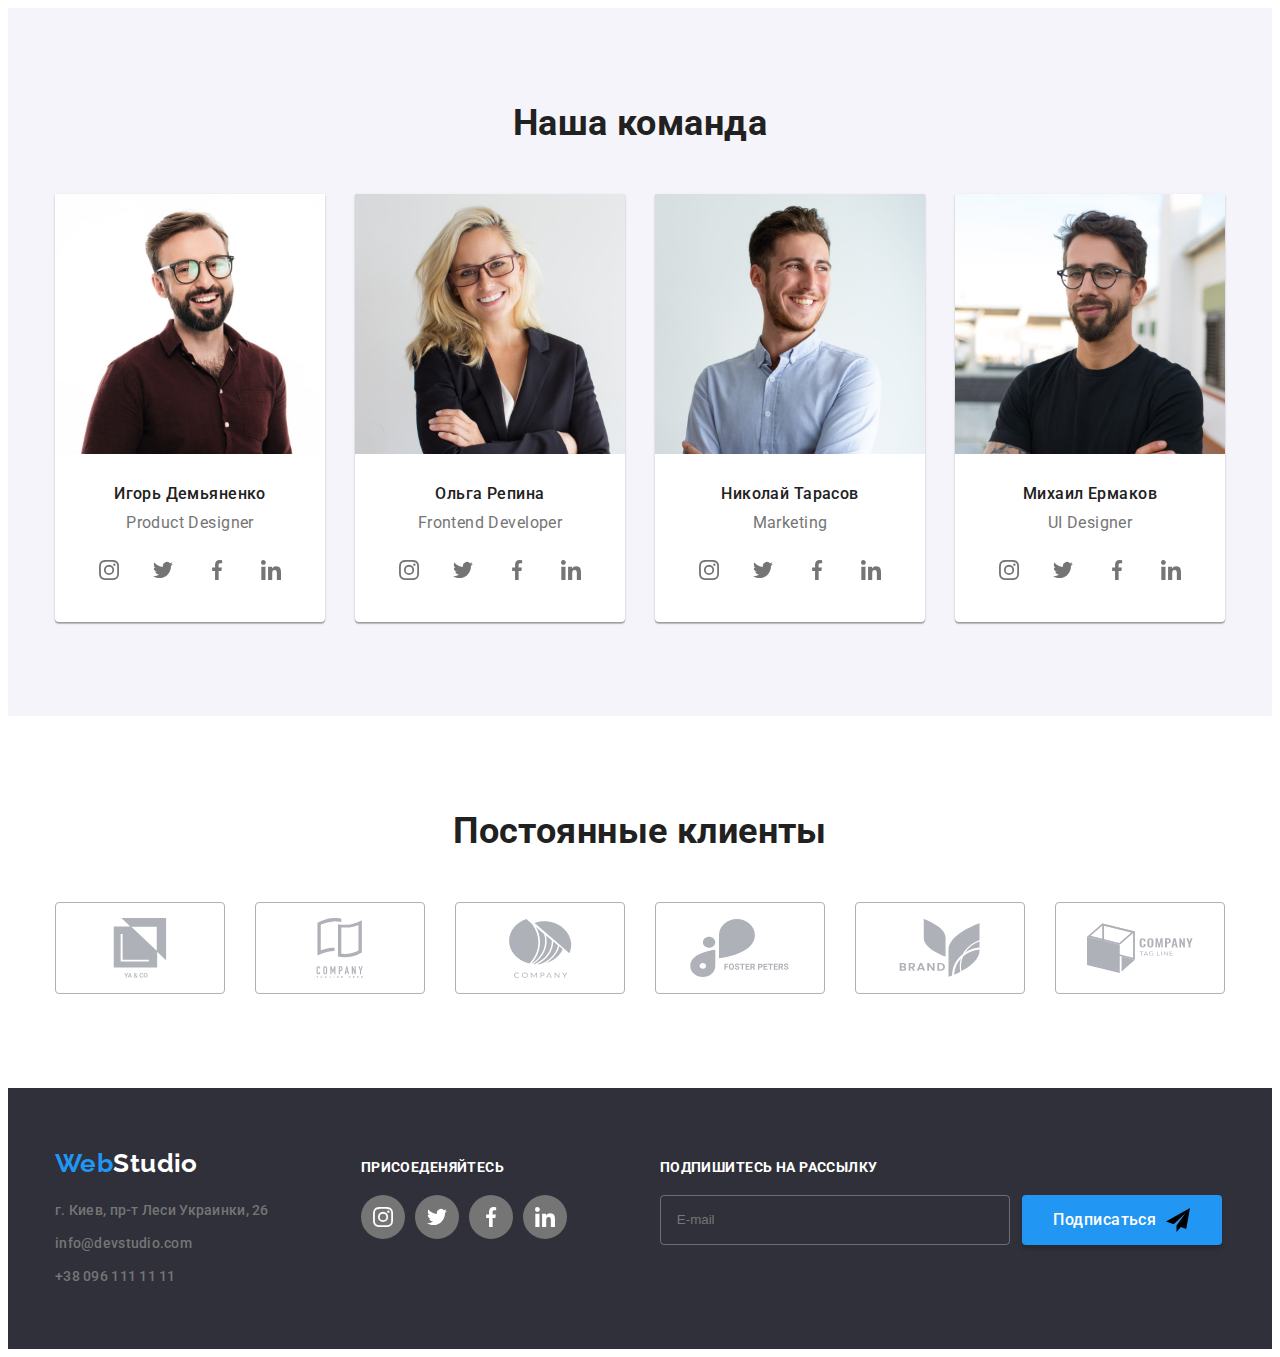
==== commit e5350fdb: "form" ====
--- a/index.html
+++ b/index.html
@@ -442,7 +442,7 @@
     <!-- модальное окно -->
     <div class="backdrop is-hidden" data-modal>
       <div class="modal" role="group">
-        <form name="signup_form" autocomplete="off" novalidate>
+        <form  autocomplete="off" novalidate>
           <p class="form-title">Оставьте свои данные, мы вам перезвоним</p>
           <div>
             <div class="form-field">
@@ -456,11 +456,17 @@
             <div class="form-field">
               <label for="tel">Телефон</label>
                 <input type="tel" name="tel" id="tel"/>              
+                <svg width="14" height="14" class="form-icon">
+                  <use href="./images/icons.svg#tel"></use>
+                </svg>
             </div>
 
             <div class="form-field">
               <label for="email">Email</label>
                 <input type="email" name="email" id="email"/> 
+                <svg width="16" height="12" class="form-icon">
+                  <use href="./images/icons.svg#mail"></use>
+                </svg>
             </div>
 
             <div class="form-field">
@@ -473,9 +479,9 @@
               <input type="checkbox" name="oferta" id="oferta" value="oferta">
               <label for="oferta">Соглашаюсь с рассылкой и принимаю <a href="">Условия договора</a></label>
           </div>
-          <div class="form-button">
+          <!-- <div class="form-button"> -->
             <button type="submit" class="button form-btn">Отправить</button>
-          </div> 
+          <!-- </div>  -->
 
         </form>
         
--- a/css/styles.css
+++ b/css/styles.css
@@ -666,8 +666,8 @@
   display: flex;
   flex-direction: column;
   margin-bottom: 10px;
-  fill: var(--primary-text-color);
   position: relative;
+  color: var(--secondary-color);
 }
 
 textarea,
@@ -681,7 +681,13 @@
 .form-field input:hover,
 .form-field input:focus {
   border: 1px solid var(--accent);
- 
+  color: var(--accent);
+}
+/* Вроды раніше цю діч робив по іншому ?*/
+.form-field input:active ~ svg,
+.form-field input:hover ~ svg,
+.form-field input:focus ~ svg {
+  color: var(--accent);
 }
 
 .form-field label,
@@ -709,11 +715,10 @@
   color: var(--white-color);
   width: 200px;
   height: 50px;
-  fill: var(--white-color);
   align-items: center;
-  justify-content: center
-}
-.form-btn svg{
+  justify-content: center;
+}
+.form-btn svg {
   margin-left: 10px;
 }
 
@@ -743,6 +748,5 @@
 .footer-input:active,
 .footer-input:hover,
 .footer-input:focus {
-  color: var(--accent);
   border: 1px solid var(--accent);
-}+}
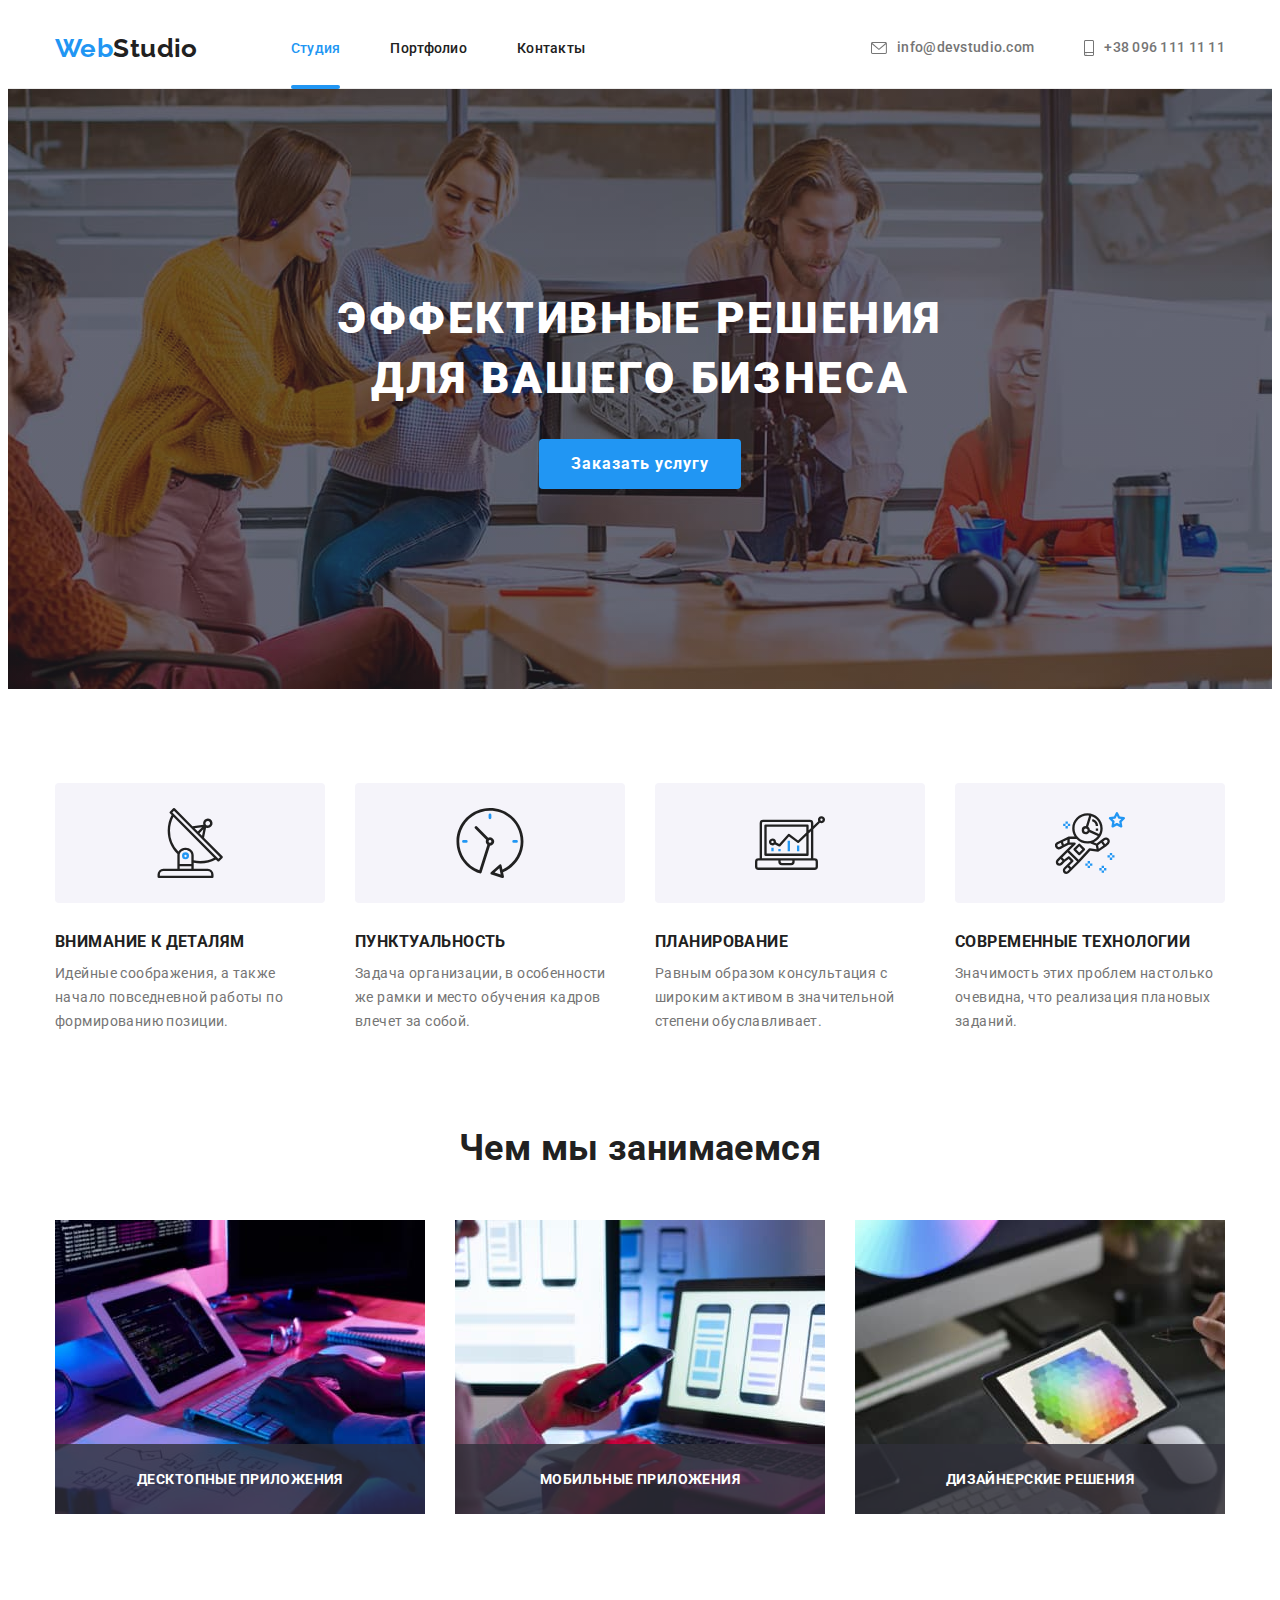
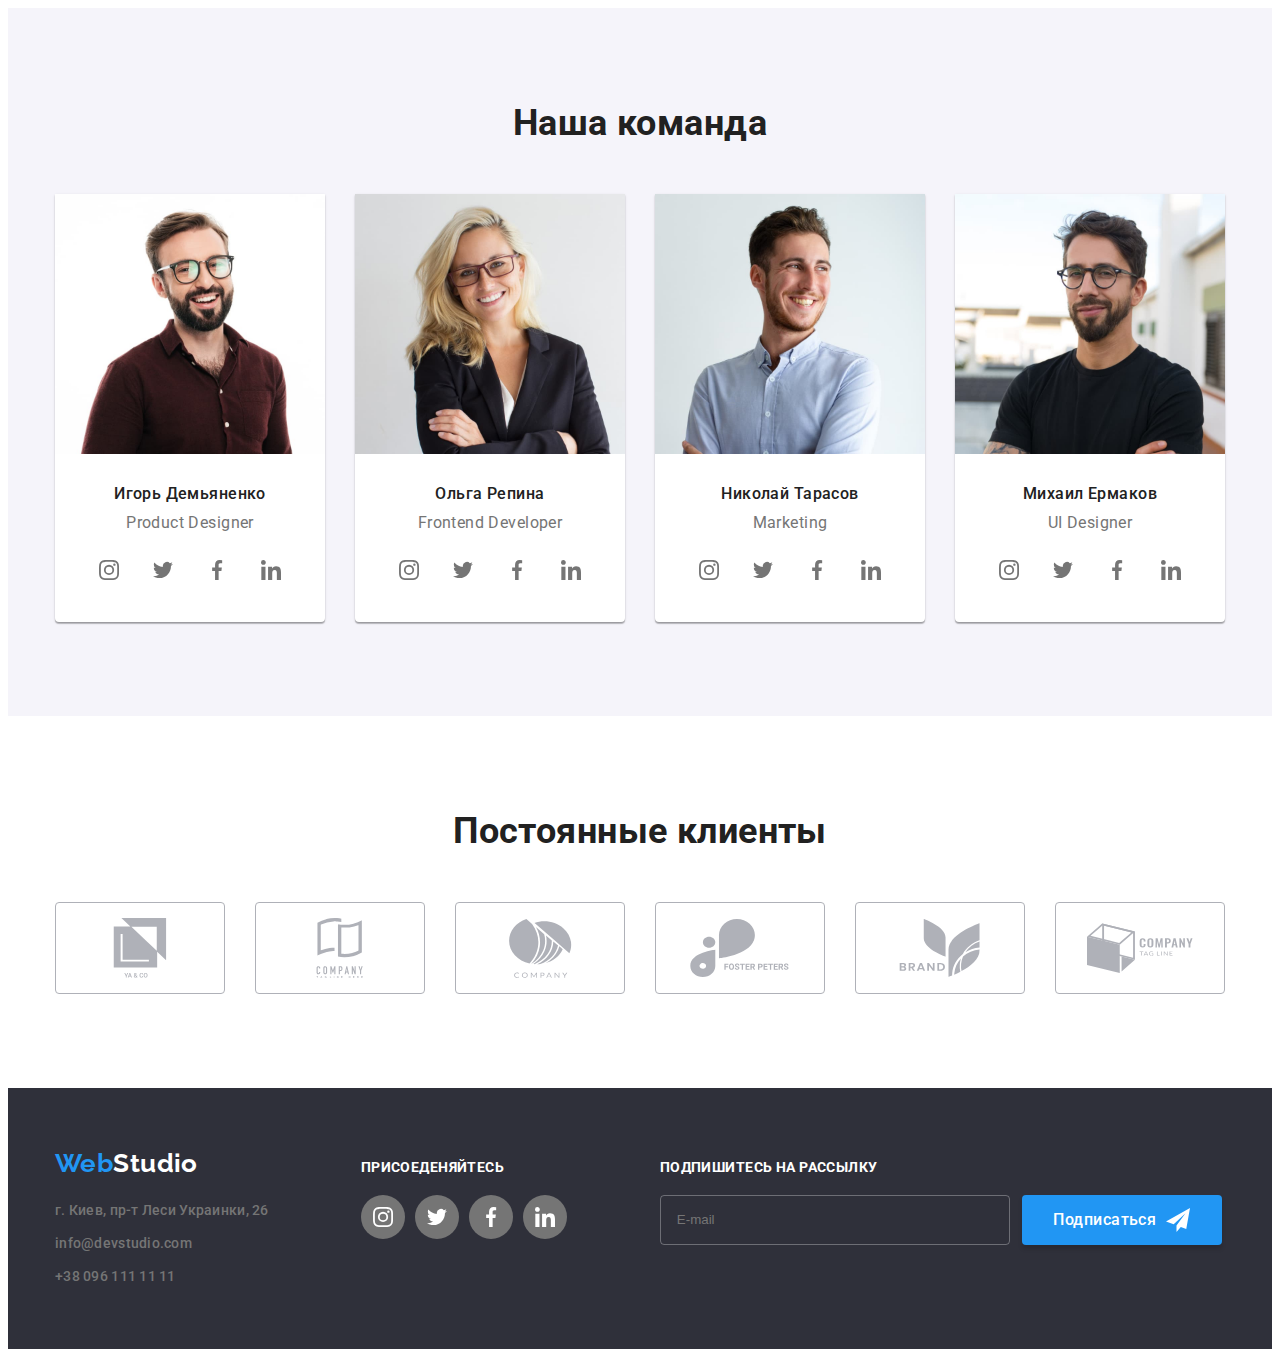
==== commit e366c330: "forms" ====
--- a/index.html
+++ b/index.html
@@ -445,6 +445,7 @@
         <form  autocomplete="off" novalidate>
           <p class="form-title">Оставьте свои данные, мы вам перезвоним</p>
           <div>
+            
             <div class="form-field">
               <label for="name">Имя</label>             
               <input type="text" name="name" id="name"/>  
@@ -475,14 +476,13 @@
             </div>
         
           </div>
-          <div class="form-field">
+         
               <input type="checkbox" name="oferta" id="oferta" value="oferta">
-              <label for="oferta">Соглашаюсь с рассылкой и принимаю <a href="">Условия договора</a></label>
-          </div>
-          <!-- <div class="form-button"> -->
-            <button type="submit" class="button form-btn">Отправить</button>
-          <!-- </div>  -->
-
+              <label class="modal-checkbox" for="oferta">Соглашаюсь с рассылкой и принимаю <a href="">Условия договора</a></label>
+     
+  
+            <button type="submit" class="button form-btn form-btn-send">Отправить</button>
+     
         </form>
         
         <button class="btn-close" data-modal-close>
--- a/css/styles.css
+++ b/css/styles.css
@@ -673,7 +673,8 @@
 textarea,
 .form-field input {
   width: 100%;
-  padding: 12px 16px;
+  outline: none;
+  padding: 12px 16px 12px 42px;
   border: 1px solid rgba(33, 33, 33, 0.2);
   border-radius: 4px;
 }
@@ -705,6 +706,10 @@
 
 textarea {
   resize: none;
+  padding-left: 16px;
+  height: 120px;
+  border: 1px solid rgba(33, 33, 33, 0.2);
+  box-sizing: border-box;
 }
 
 .form-btn {
@@ -717,8 +722,14 @@
   height: 50px;
   align-items: center;
   justify-content: center;
-}
-.form-btn svg {
+  fill: var(--white-color);
+}
+.form-btn-send {
+  display: block;
+  margin: 0 auto;
+}
+
+form .form-btn svg {
   margin-left: 10px;
 }
 
